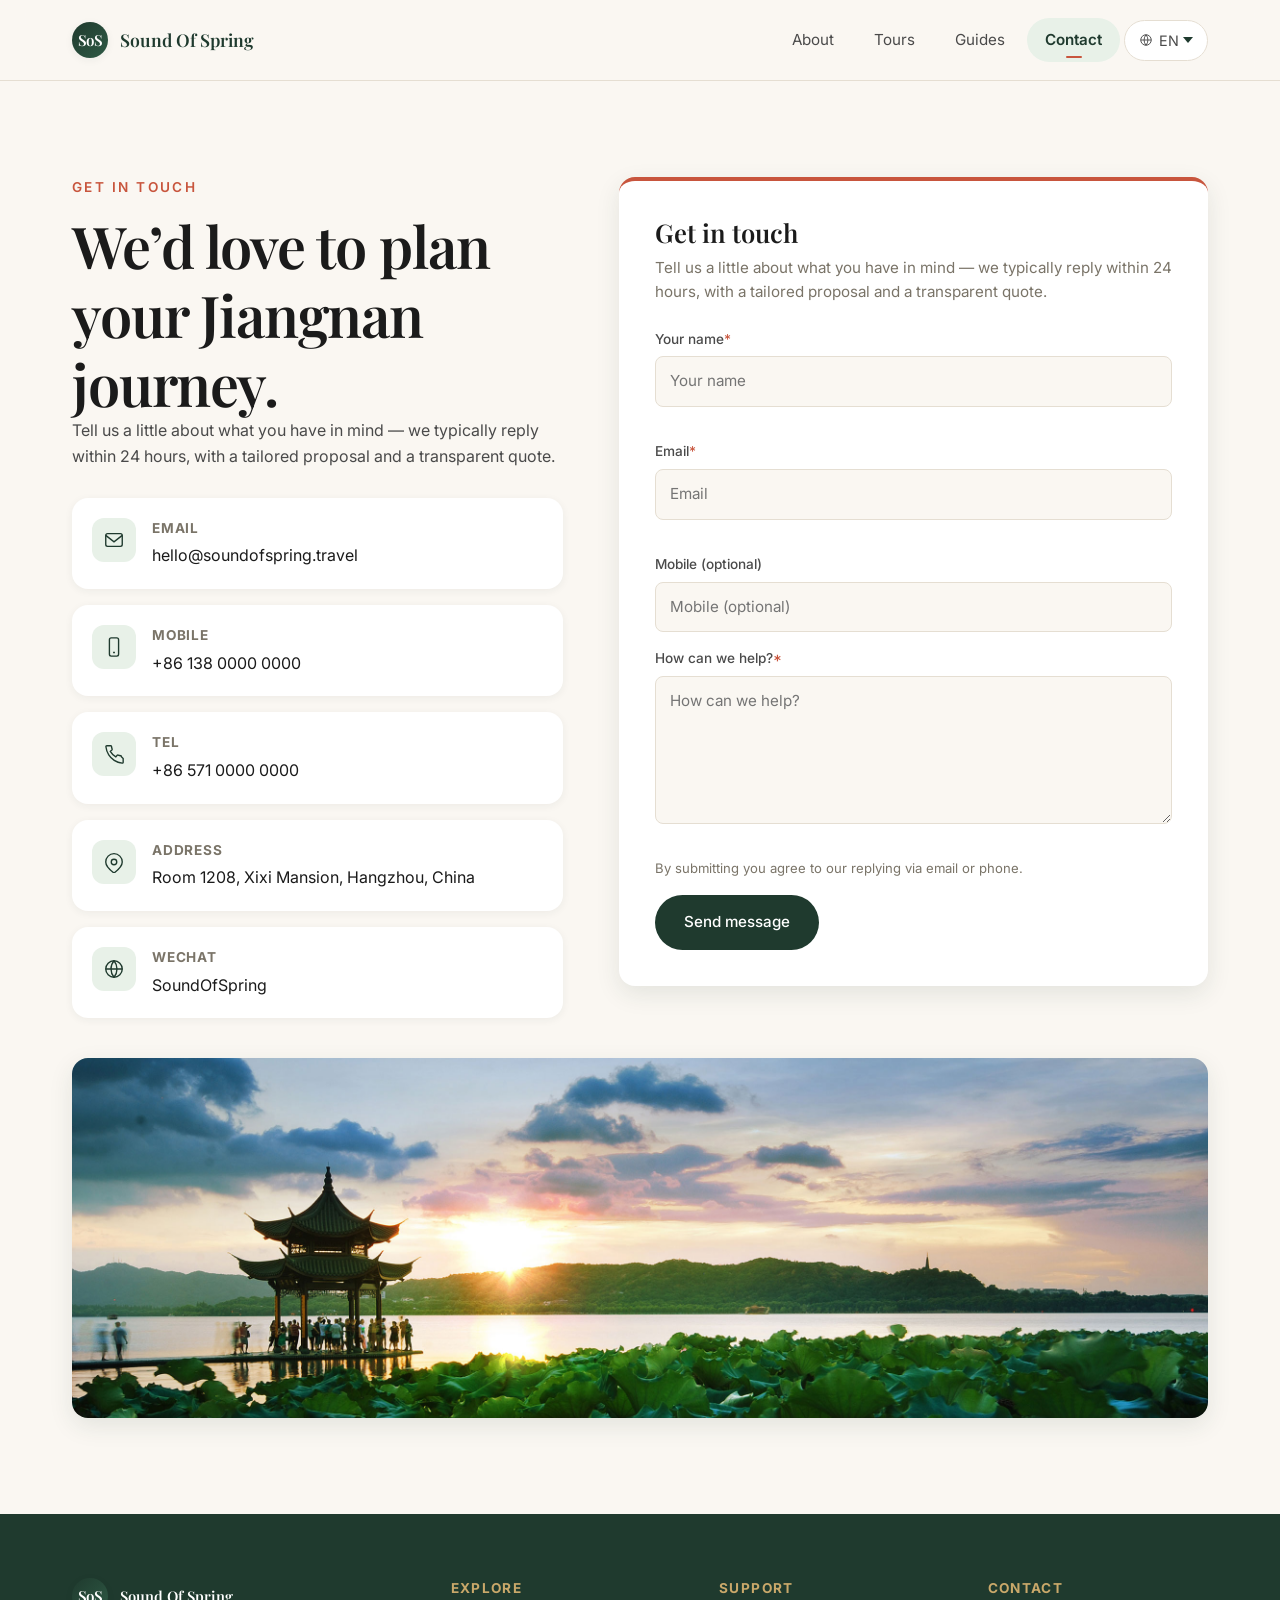
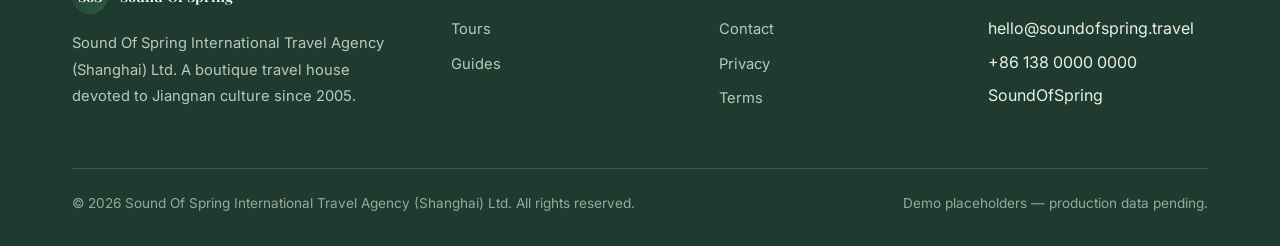
==== contact.html @ e434d9cb "Initial commit: Sound Of Spring travel website demo" ====
<!doctype html>
<html lang="en">
<head>
  <meta charset="utf-8">
  <meta name="viewport" content="width=device-width,initial-scale=1">
  <title>Contact · Sound Of Spring</title>
  <meta name="description" content="Get in touch with Sound Of Spring International Travel Agency.">
  <link rel="preconnect" href="https://fonts.googleapis.com">
  <link rel="preconnect" href="https://fonts.gstatic.com" crossorigin>
  <link rel="stylesheet" href="https://fonts.googleapis.com/css2?family=Inter:wght@400;500;600;700&family=Playfair+Display:ital,wght@0,400;0,600;0,700;1,400&display=swap">
  <link rel="stylesheet" href="assets/css/reset.css">
  <link rel="stylesheet" href="assets/css/style.css">
</head>
<body data-page="contact">

<header class="site-header">
  <nav class="nav" aria-label="Primary">
    <a href="index.html" class="brand" aria-label="Sound Of Spring">
      <span class="brand-mark">SoS</span>
      <span>Sound Of Spring</span>
    </a>
    <div class="nav-tabs">
      <a href="index.html" class="nav-tab" data-i18n="nav.home">Company</a>
      <a href="products.html" class="nav-tab" data-i18n="nav.products">Tours</a>
      <a href="guides.html" class="nav-tab" data-i18n="nav.guides">Guides</a>
      <a href="contact.html" class="nav-tab" aria-current="page" data-i18n="nav.contact">Contact</a>
      <label class="lang-switch">
        <svg width="14" height="14" viewBox="0 0 24 24" fill="none" stroke="currentColor" stroke-width="1.6"><circle cx="12" cy="12" r="9"/><path d="M3 12h18M12 3a14 14 0 010 18M12 3a14 14 0 000 18"/></svg>
        <select data-lang-select aria-label="Language">
          <option value="en">EN</option><option value="ru">RU</option><option value="zh">ZH</option>
        </select>
      </label>
    </div>
    <button class="nav-toggle" aria-label="Open menu" aria-expanded="false">
      <svg viewBox="0 0 24 24" fill="none" stroke="currentColor" stroke-width="2"><line x1="4" y1="7" x2="20" y2="7"/><line x1="4" y1="12" x2="20" y2="12"/><line x1="4" y1="17" x2="20" y2="17"/></svg>
    </button>
  </nav>
</header>

<section class="section" style="padding-top: 96px;">
  <div class="container">
    <div class="contact-grid">

      <div class="contact-info">
        <span class="eyebrow" style="display:block; color: var(--accent); font-size: .85rem; letter-spacing: .18em; text-transform: uppercase; margin-bottom: 12px; font-weight: 600;" data-i18n="contact.eyebrow">Get in touch</span>
        <h1 data-i18n="contact.title">We'd love to plan your Jiangnan journey.</h1>
        <p data-i18n="contact.lead">Tell us a little about what you have in mind — we typically reply within 24 hours.</p>

        <div class="contact-channels">
          <div class="contact-channel">
            <div class="contact-channel-icon">
              <svg viewBox="0 0 24 24"><rect x="3" y="5" width="18" height="14" rx="2"/><path d="M3 7l9 7 9-7"/></svg>
            </div>
            <div>
              <h4>Email</h4>
              <p data-i18n="contact.email">hello@soundofspring.travel</p>
            </div>
          </div>
          <div class="contact-channel">
            <div class="contact-channel-icon">
              <svg viewBox="0 0 24 24"><rect x="7" y="2" width="10" height="20" rx="2"/><path d="M11 18h2"/></svg>
            </div>
            <div>
              <h4>Mobile</h4>
              <p data-i18n="contact.mobile">+86 138 0000 0000</p>
            </div>
          </div>
          <div class="contact-channel">
            <div class="contact-channel-icon">
              <svg viewBox="0 0 24 24"><path d="M22 16.92V21a1 1 0 0 1-1.1 1 19.86 19.86 0 0 1-8.63-3.07 19.5 19.5 0 0 1-6-6A19.86 19.86 0 0 1 3.18 4.1 1 1 0 0 1 4.18 3h4.09a1 1 0 0 1 1 .75c.12.97.34 1.92.66 2.83a1 1 0 0 1-.23 1.05L8 9.09a16 16 0 0 0 6 6l1.46-1.66a1 1 0 0 1 1.05-.23c.91.32 1.86.54 2.83.66a1 1 0 0 1 .75 1z"/></svg>
            </div>
            <div>
              <h4>Tel</h4>
              <p data-i18n="contact.tel">+86 571 0000 0000</p>
            </div>
          </div>
          <div class="contact-channel">
            <div class="contact-channel-icon">
              <svg viewBox="0 0 24 24"><path d="M9 12a3 3 0 1 0 6 0 3 3 0 0 0-6 0z"/><path d="M5.6 5.6a9 9 0 0 1 12.8 0c1.7 1.7 2.6 4 2.6 6.4 0 4.4-3.6 8-9 12-5.4-4-9-7.6-9-12 0-2.4.9-4.7 2.6-6.4z"/></svg>
            </div>
            <div>
              <h4>Address</h4>
              <p data-i18n="contact.address">Room 1208, Xixi Mansion, Hangzhou, China</p>
            </div>
          </div>
          <div class="contact-channel">
            <div class="contact-channel-icon">
              <svg viewBox="0 0 24 24"><circle cx="12" cy="12" r="9"/><path d="M3 12h18M12 3a14 14 0 0 1 0 18M12 3a14 14 0 0 0 0 18"/></svg>
            </div>
            <div>
              <h4>WeChat</h4>
              <p data-i18n="contact.wechat">SoundOfSpring</p>
            </div>
          </div>
        </div>
      </div>

      <div>
        <div class="lead-form" data-contact-form>
          <h3 data-i18n="contact.eyebrow">Get in touch</h3>
          <p class="form-lead" data-i18n="contact.lead">Tell us a little about what you have in mind.</p>

          <form novalidate>
            <div class="field">
              <label><span data-i18n="cform.name">Your name</span><span class="req">*</span></label>
              <input type="text" name="name" required data-i18n-placeholder="cform.name" placeholder="Your name">
              <span class="error-msg"></span>
            </div>
            <div class="field">
              <label><span data-i18n="cform.email">Email</span><span class="req">*</span></label>
              <input type="email" name="email" required data-i18n-placeholder="cform.email" placeholder="Email">
              <span class="error-msg"></span>
            </div>
            <div class="field">
              <label><span data-i18n="cform.phone">Mobile (optional)</span></label>
              <input type="tel" name="phone" data-i18n-placeholder="cform.phone" placeholder="Mobile (optional)">
            </div>
            <div class="field">
              <label><span data-i18n="cform.msg">How can we help?</span><span class="req">*</span></label>
              <textarea name="msg" rows="5" required data-i18n-placeholder="cform.msg" placeholder="How can we help?"></textarea>
              <span class="error-msg"></span>
            </div>
            <p style="font-size: .82rem; color: var(--ink-muted); margin: 0 0 16px;" data-i18n="cform.consent">By submitting you agree to our replying via email or phone.</p>
            <div class="form-actions">
              <button type="submit" class="btn btn-primary" data-i18n="cform.submit">Send message</button>
            </div>
          </form>
        </div>
      </div>
    </div>

    <div class="contact-image">
      <img src="assets/images/contact-leifeng.jpg" alt="">
    </div>
  </div>
</section>

<footer class="site-footer">
  <div class="container">
    <div class="footer-grid">
      <div>
        <a href="index.html" class="brand" style="color: #fff;">
          <span class="brand-mark">SoS</span>
          <span data-i18n="hero.title">Sound Of Spring</span>
        </a>
        <p style="margin-top: 16px;" data-i18n="footer.about">Sound Of Spring International Travel Agency (Shanghai) Ltd.</p>
      </div>
      <div>
        <h4 data-i18n="footer.explore">Explore</h4>
        <ul>
          <li><a href="products.html" data-i18n="nav.products">Tours</a></li>
          <li><a href="guides.html" data-i18n="nav.guides">Guides</a></li>
        </ul>
      </div>
      <div>
        <h4 data-i18n="footer.support">Support</h4>
        <ul>
          <li><a href="contact.html" data-i18n="nav.contact">Contact</a></li>
          <li><a href="#" data-i18n="footer.privacy">Privacy</a></li>
          <li><a href="#" data-i18n="footer.terms">Terms</a></li>
        </ul>
      </div>
      <div>
        <h4 data-i18n="footer.contact">Contact</h4>
        <ul>
          <li><span data-i18n="contact.email">hello@soundofspring.travel</span></li>
          <li><span data-i18n="contact.mobile">+86 138 0000 0000</span></li>
          <li><span data-i18n="contact.wechat">WeChat: SoundOfSpring</span></li>
        </ul>
      </div>
    </div>
    <div class="footer-bottom">
      <span data-i18n="footer.copy">© 2026 Sound Of Spring International Travel Agency</span>
      <span data-i18n="footer.demo">Demo placeholders — production data pending.</span>
    </div>
  </div>
</footer>

<script src="assets/js/i18n.js"></script>
<script src="assets/js/main.js"></script>
<script src="assets/js/forms.js"></script>
</body>
</html>
---- assets/css/style.css ----
/* ============================================================
   Sound Of Spring · Design Tokens & Global Styles
   明亮色调：暖米白底 / 嫩绿主 / 朱砂红点缀 / 墨黑文字
   ============================================================ */

:root {
  /* Palette */
  --bg: #FAF7F2;            /* 暖米白主背景 */
  --bg-soft: #F2ECE2;       /* 卡片柔色背景 */
  --bg-tint: #E8F1E8;       /* 嫩绿淡彩 */
  --surface: #FFFFFF;
  --ink: #1B1B1B;
  --ink-soft: #4A4A4A;
  --ink-muted: #7A7468;
  --line: #E5DED2;
  --primary: #1F3A2E;       /* 江南春绿 */
  --primary-soft: #2F5A45;
  --accent: #C8553D;        /* 朱砂红 */
  --accent-soft: #E8B4A4;
  --gold: #C9A86A;
  --warn: #B8541A;

  /* Product accents (for listing & detail) */
  --c-custom: #1F3A2E;
  --c-traditional: #C9A86A;
  --c-family: #D88B9E;
  --c-culture: #C8553D;

  /* Typography */
  --font-sans: 'Inter', 'PingFang SC', 'Hiragino Sans GB', 'Microsoft YaHei', sans-serif;
  --font-serif: 'Playfair Display', 'Noto Serif SC', 'Songti SC', 'SimSun', serif;
  --font-cn: 'Noto Serif SC', 'Songti SC', 'STSong', serif;

  /* Spacing */
  --container: 1200px;
  --gap: 24px;
  --gap-sm: 16px;
  --gap-xs: 8px;
  --radius-card: 16px;
  --radius-btn: 999px;
  --radius-sm: 8px;

  /* Shadow */
  --shadow-sm: 0 2px 8px rgba(31, 58, 46, 0.06);
  --shadow-md: 0 8px 24px rgba(31, 58, 46, 0.10);
  --shadow-lg: 0 20px 48px rgba(31, 58, 46, 0.14);

  /* Motion */
  --ease: cubic-bezier(.22, .61, .36, 1);
}

html { scroll-behavior: smooth; }
body {
  font-family: var(--font-sans);
  color: var(--ink);
  background: var(--bg);
  line-height: 1.6;
  font-size: 16px;
}

/* Headings — 用衬线字体营造江南雅致 */
h1, h2, h3 { font-family: var(--font-serif); font-weight: 600; line-height: 1.2; color: var(--ink); }
:lang(zh) h1, :lang(zh) h2, :lang(zh) h3 { font-family: var(--font-cn); }
h1 { font-size: clamp(2.4rem, 4.5vw, 4rem); letter-spacing: -0.02em; }
h2 { font-size: clamp(1.8rem, 3vw, 2.6rem); letter-spacing: -0.01em; }
h3 { font-size: clamp(1.3rem, 2vw, 1.6rem); }
p  { color: var(--ink-soft); }

.container { width: 100%; max-width: var(--container); margin: 0 auto; padding: 0 32px; }
@media (max-width: 768px) { .container { padding: 0 20px; } }

/* ===== Header / Nav ===== */
.site-header {
  position: sticky; top: 0; z-index: 50;
  background: rgba(250, 247, 242, 0.92);
  backdrop-filter: blur(12px); -webkit-backdrop-filter: blur(12px);
  border-bottom: 1px solid var(--line);
}
.nav { display: flex; align-items: center; justify-content: space-between; padding: 18px 32px; max-width: var(--container); margin: 0 auto; }
.brand { display: flex; align-items: center; gap: 12px; font-family: var(--font-serif); font-size: 1.1rem; color: var(--primary); font-weight: 600; }
.brand-mark {
  width: 36px; height: 36px; border-radius: 50%;
  background: linear-gradient(135deg, var(--primary), var(--primary-soft));
  color: #fff; display: grid; place-items: center;
  font-family: var(--font-serif); font-size: 0.95rem; letter-spacing: -0.04em;
  box-shadow: var(--shadow-sm);
}
.nav-tabs { display: flex; gap: 4px; align-items: center; }
.nav-tab {
  position: relative; padding: 10px 18px; border-radius: var(--radius-btn);
  color: var(--ink-soft); font-size: 0.95rem;
  transition: all 0.2s var(--ease);
}
.nav-tab:hover { color: var(--primary); background: var(--bg-tint); }
.nav-tab[aria-current="page"] { color: var(--primary); background: var(--bg-tint); font-weight: 600; }
.nav-tab[aria-current="page"]::after {
  content: ''; position: absolute; left: 50%; bottom: 4px; transform: translateX(-50%);
  width: 16px; height: 2px; background: var(--accent); border-radius: 2px;
}
.nav-actions { display: flex; gap: 8px; align-items: center; }

/* Lang switch (in nav + floating) */
.lang-switch {
  position: relative; display: inline-flex; align-items: center; gap: 6px;
  padding: 8px 14px; border-radius: var(--radius-btn);
  background: var(--surface); border: 1px solid var(--line); color: var(--ink-soft);
  font-size: 0.9rem; cursor: pointer; transition: all 0.2s var(--ease);
}
.lang-switch:hover { border-color: var(--primary); color: var(--primary); }
.lang-switch select {
  appearance: none; -webkit-appearance: none;
  background: transparent; border: 0; padding-right: 14px;
  background-image: url("data:image/svg+xml;utf8,<svg xmlns='http://www.w3.org/2000/svg' width='10' height='6' viewBox='0 0 10 6'><path fill='%231F3A2E' d='M0 0l5 6 5-6z'/></svg>");
  background-repeat: no-repeat; background-position: right 0 center;
  cursor: pointer;
}

/* Mobile nav toggle */
.nav-toggle { display: none; }
@media (max-width: 900px) {
  .nav { padding: 14px 20px; }
  .nav-tabs { display: none; position: absolute; top: 100%; left: 0; right: 0; flex-direction: column; padding: 12px 20px; gap: 4px; background: var(--bg); border-bottom: 1px solid var(--line); }
  .nav-tabs.open { display: flex; }
  .nav-toggle { display: inline-flex; padding: 10px; border-radius: var(--radius-sm); }
  .nav-toggle svg { width: 22px; height: 22px; stroke: var(--ink); }
}

/* ===== Buttons ===== */
.btn {
  display: inline-flex; align-items: center; gap: 8px;
  padding: 14px 28px; border-radius: var(--radius-btn);
  font-size: 0.95rem; font-weight: 500;
  transition: all 0.2s var(--ease);
  border: 1px solid transparent;
}
.btn-primary { background: var(--primary); color: #fff; }
.btn-primary:hover { background: var(--primary-soft); transform: translateY(-1px); box-shadow: var(--shadow-md); }
.btn-accent { background: var(--accent); color: #fff; }
.btn-accent:hover { background: #B0462F; transform: translateY(-1px); box-shadow: var(--shadow-md); }
.btn-ghost { background: transparent; color: var(--primary); border-color: var(--primary); }
.btn-ghost:hover { background: var(--primary); color: #fff; }
.btn-sm { padding: 10px 18px; font-size: 0.88rem; }

/* ===== Hero ===== */
.hero {
  position: relative; min-height: 88vh; display: grid; place-items: center;
  overflow: hidden; isolation: isolate;
  background: var(--bg);
}
.hero-bg { position: absolute; inset: 0; z-index: -1; }
.hero-bg img { width: 100%; height: 100%; object-fit: cover; }
.hero-bg::after {
  content: ''; position: absolute; inset: 0;
  background: linear-gradient(180deg, rgba(20,20,20,.25) 0%, rgba(20,20,20,.45) 100%);
}
.hero-inner { position: relative; z-index: 1; text-align: center; color: #fff; padding: 120px 24px 80px; max-width: 900px; }
.hero-eyebrow { display: inline-block; padding: 6px 16px; border: 1px solid rgba(255,255,255,.5); border-radius: var(--radius-btn); font-size: 0.85rem; letter-spacing: 0.1em; text-transform: uppercase; backdrop-filter: blur(6px); margin-bottom: 24px; }
.hero h1 { color: #fff; margin-bottom: 24px; text-shadow: 0 2px 12px rgba(0,0,0,.2); }
.hero-lead { font-size: clamp(1.05rem, 1.6vw, 1.25rem); color: rgba(255,255,255,.92); max-width: 640px; margin: 0 auto 36px; line-height: 1.7; }
.hero-actions { display: flex; gap: 16px; justify-content: center; flex-wrap: wrap; }
.hero-actions .btn-ghost { color: #fff; border-color: rgba(255,255,255,.6); }
.hero-actions .btn-ghost:hover { background: #fff; color: var(--primary); border-color: #fff; }

/* ===== Section ===== */
.section { padding: 96px 0; }
.section-sm { padding: 64px 0; }
.section-head { text-align: center; max-width: 720px; margin: 0 auto 56px; }
.section-head .eyebrow { color: var(--accent); font-size: 0.85rem; letter-spacing: 0.18em; text-transform: uppercase; margin-bottom: 12px; font-weight: 600; }
.section-head h2 { margin-bottom: 16px; }
.section-head p { font-size: 1.05rem; color: var(--ink-muted); }
.section-divider { width: 56px; height: 3px; background: var(--accent); border-radius: 2px; margin: 16px auto 0; }

/* ===== About split ===== */
.about-grid { display: grid; grid-template-columns: 1.1fr 1fr; gap: 64px; align-items: center; }
.about-text h2 { margin-bottom: 20px; }
.about-text p { margin-bottom: 16px; font-size: 1.02rem; line-height: 1.85; }
.about-text .accent-text { color: var(--primary); font-weight: 500; }
.about-imgs { display: grid; grid-template-columns: 1fr 1fr; gap: 16px; }
.about-imgs img { width: 100%; aspect-ratio: 4/5; object-fit: cover; border-radius: var(--radius-card); box-shadow: var(--shadow-md); }
.about-imgs img:nth-child(2) { margin-top: 40px; }
@media (max-width: 900px) { .about-grid { grid-template-columns: 1fr; gap: 40px; } }

/* ===== Vision ===== */
.vision { background: var(--bg-soft); }
.vision-card { max-width: 880px; margin: 0 auto; text-align: center; padding: 64px 32px; background: var(--surface); border-radius: 24px; box-shadow: var(--shadow-md); position: relative; }
.vision-card::before { content: '"'; position: absolute; top: -20px; left: 40px; font-family: var(--font-serif); font-size: 8rem; color: var(--accent); line-height: 1; }
.vision-card h2 { font-style: italic; margin-bottom: 24px; }
.vision-card .vision-en { font-family: var(--font-serif); color: var(--ink-muted); font-size: 1.05rem; margin-top: 12px; }

/* ===== Service grid ===== */
.service-grid { display: grid; grid-template-columns: repeat(4, 1fr); gap: 24px; }
.service-card {
  background: var(--surface); border-radius: var(--radius-card);
  padding: 36px 28px; box-shadow: var(--shadow-sm);
  transition: all 0.3s var(--ease);
  border-top: 4px solid var(--accent);
}
.service-card:nth-child(2) { border-top-color: var(--primary); }
.service-card:nth-child(3) { border-top-color: var(--gold); }
.service-card:nth-child(4) { border-top-color: var(--c-family); }
.service-card:hover { transform: translateY(-6px); box-shadow: var(--shadow-lg); }
.service-icon {
  width: 56px; height: 56px; border-radius: 14px;
  background: var(--bg-tint); color: var(--primary);
  display: grid; place-items: center; margin-bottom: 20px;
}
.service-icon svg { width: 28px; height: 28px; stroke: currentColor; stroke-width: 1.5; fill: none; }
.service-card h3 { font-family: var(--font-sans); font-size: 1.15rem; margin-bottom: 12px; color: var(--ink); }
.service-card p { font-size: 0.95rem; line-height: 1.7; }
@media (max-width: 900px) { .service-grid { grid-template-columns: repeat(2, 1fr); } }
@media (max-width: 560px) { .service-grid { grid-template-columns: 1fr; } }

/* ===== Stats ===== */
.stats { background: var(--primary); color: #fff; padding: 72px 0; }
.stats-grid { display: grid; grid-template-columns: repeat(4, 1fr); gap: 32px; text-align: center; }
.stat-num { font-family: var(--font-serif); font-size: clamp(2.4rem, 5vw, 3.6rem); color: var(--gold); line-height: 1; margin-bottom: 12px; }
.stat-label { font-size: 0.92rem; opacity: .9; letter-spacing: 0.04em; }
@media (max-width: 700px) { .stats-grid { grid-template-columns: repeat(2, 1fr); gap: 28px; } }

/* ===== Clients ===== */
.clients { background: var(--bg); }
.client-wall { display: grid; grid-template-columns: repeat(auto-fit, minmax(140px, 1fr)); gap: 16px; align-items: center; }
.client-wall img { width: 100%; height: 80px; object-fit: contain; padding: 12px; background: var(--surface); border-radius: var(--radius-sm); border: 1px solid var(--line); filter: grayscale(20%); transition: all 0.2s var(--ease); }
.client-wall img:hover { filter: grayscale(0); transform: translateY(-2px); box-shadow: var(--shadow-sm); }

/* ===== Products listing ===== */
.product-filter { display: flex; gap: 8px; flex-wrap: wrap; justify-content: center; margin-bottom: 48px; }
.filter-chip { padding: 10px 22px; border-radius: var(--radius-btn); background: var(--surface); border: 1px solid var(--line); color: var(--ink-soft); font-size: 0.9rem; cursor: pointer; transition: all 0.2s var(--ease); }
.filter-chip:hover { border-color: var(--primary); color: var(--primary); }
.filter-chip[aria-pressed="true"] { background: var(--primary); color: #fff; border-color: var(--primary); }

.product-grid { display: grid; grid-template-columns: repeat(2, 1fr); gap: 32px; }
.product-card {
  background: var(--surface); border-radius: var(--radius-card);
  overflow: hidden; box-shadow: var(--shadow-sm);
  transition: all 0.3s var(--ease); position: relative;
  display: flex; flex-direction: column;
  text-decoration: none; color: inherit;
  border-top: 6px solid var(--c-custom);
}
.product-card[data-key="traditional"] { border-top-color: var(--c-traditional); }
.product-card[data-key="family"]     { border-top-color: var(--c-family); }
.product-card[data-key="culture"]    { border-top-color: var(--c-culture); }
.product-card:hover { transform: translateY(-6px); box-shadow: var(--shadow-lg); }
.product-card-img { aspect-ratio: 16/10; overflow: hidden; }
.product-card-img img { width: 100%; height: 100%; object-fit: cover; transition: transform 0.4s var(--ease); }
.product-card:hover .product-card-img img { transform: scale(1.05); }
.product-card-body { padding: 28px 28px 32px; flex: 1; display: flex; flex-direction: column; }
.product-card-tag { display: inline-block; padding: 4px 12px; background: var(--bg-tint); color: var(--primary); font-size: 0.78rem; border-radius: var(--radius-btn); margin-bottom: 12px; letter-spacing: 0.06em; }
.product-card[data-key="traditional"] .product-card-tag { background: #FAF1DD; color: #8B6A2C; }
.product-card[data-key="family"] .product-card-tag { background: #FAE4EA; color: #A24C66; }
.product-card[data-key="culture"] .product-card-tag { background: #F7E0DA; color: #98422F; }
.product-card h3 { font-family: var(--font-serif); font-size: 1.5rem; margin-bottom: 12px; }
.product-card .desc { color: var(--ink-muted); margin-bottom: 20px; flex: 1; }
.product-card .highlights { display: flex; flex-wrap: wrap; gap: 6px; margin-bottom: 24px; }
.product-card .highlights span { font-size: 0.78rem; padding: 4px 10px; background: var(--bg-soft); color: var(--ink-soft); border-radius: var(--radius-sm); }
.product-card .card-cta { display: inline-flex; align-items: center; gap: 8px; color: var(--primary); font-weight: 600; font-size: 0.95rem; }
.product-card:hover .card-cta { color: var(--accent); }
.product-card .card-cta svg { width: 16px; height: 16px; transition: transform 0.2s var(--ease); }
.product-card:hover .card-cta svg { transform: translateX(4px); }
@media (max-width: 900px) { .product-grid { grid-template-columns: 1fr; } }

/* ===== Product detail ===== */
.product-hero { position: relative; min-height: 480px; display: grid; place-items: end start; padding: 80px 0 64px; color: #fff; isolation: isolate; }
.product-hero-bg { position: absolute; inset: 0; z-index: -1; }
.product-hero-bg img { width: 100%; height: 100%; object-fit: cover; }
.product-hero-bg::after { content: ''; position: absolute; inset: 0; background: linear-gradient(180deg, rgba(0,0,0,.1) 0%, rgba(0,0,0,.6) 100%); }
.product-hero .container { position: relative; z-index: 1; }
.product-hero .tag { display: inline-block; padding: 6px 14px; background: rgba(255,255,255,.18); border: 1px solid rgba(255,255,255,.4); border-radius: var(--radius-btn); font-size: 0.82rem; backdrop-filter: blur(8px); margin-bottom: 16px; letter-spacing: 0.08em; }
.product-hero h1 { color: #fff; max-width: 800px; margin-bottom: 16px; }
.product-hero p { color: rgba(255,255,255,.92); font-size: 1.1rem; max-width: 700px; }
.product-hero-actions { display: flex; gap: 12px; margin-top: 28px; }

.product-section { padding: 80px 0; }
.product-section.alt { background: var(--bg-soft); }
.product-section .container > .layout-2 { display: grid; grid-template-columns: 1.2fr 1fr; gap: 56px; align-items: start; }
@media (max-width: 900px) { .product-section .container > .layout-2 { grid-template-columns: 1fr; gap: 32px; } }

.itinerary-list { display: grid; gap: 16px; margin-top: 24px; }
.itinerary-item { display: grid; grid-template-columns: 60px 1fr; gap: 20px; padding: 20px; background: var(--surface); border-radius: var(--radius-card); border-left: 4px solid var(--accent); }
.itinerary-item .day { font-family: var(--font-serif); font-size: 1.6rem; color: var(--accent); line-height: 1; }
.itinerary-item h4 { font-family: var(--font-sans); font-size: 1.1rem; margin-bottom: 8px; color: var(--ink); }
.itinerary-item p { font-size: 0.95rem; color: var(--ink-muted); }

.gallery-grid { display: grid; grid-template-columns: repeat(3, 1fr); gap: 16px; margin-top: 24px; }
.gallery-grid img { width: 100%; aspect-ratio: 1; object-fit: cover; border-radius: var(--radius-card); }
@media (max-width: 700px) { .gallery-grid { grid-template-columns: repeat(2, 1fr); } }

/* ===== Form ===== */
.lead-form { background: var(--surface); padding: 36px; border-radius: var(--radius-card); box-shadow: var(--shadow-md); border-top: 4px solid var(--accent); }
.lead-form h3 { font-family: var(--font-serif); margin-bottom: 8px; }
.lead-form .form-lead { color: var(--ink-muted); margin-bottom: 24px; font-size: 0.95rem; }
.field { display: flex; flex-direction: column; gap: 6px; margin-bottom: 16px; }
.field-row { display: grid; grid-template-columns: 1fr 1fr; gap: 12px; }
@media (max-width: 560px) { .field-row { grid-template-columns: 1fr; } }
.field label { font-size: 0.85rem; color: var(--ink-soft); font-weight: 500; }
.field label .req { color: var(--accent); }
.field input, .field select, .field textarea {
  padding: 12px 14px; border: 1px solid var(--line); border-radius: var(--radius-sm);
  background: var(--bg); transition: all 0.2s var(--ease); font-size: 0.95rem;
}
.field input:focus, .field select:focus, .field textarea:focus { border-color: var(--primary); background: #fff; box-shadow: 0 0 0 3px rgba(31,58,46,.12); }
.field textarea { resize: vertical; min-height: 80px; }
.field .error-msg { font-size: 0.8rem; color: var(--warn); min-height: 1em; }
.field.invalid input, .field.invalid select { border-color: var(--warn); }
.options { display: flex; flex-wrap: wrap; gap: 8px; }
.options label { display: inline-flex; align-items: center; gap: 6px; padding: 8px 14px; border: 1px solid var(--line); border-radius: var(--radius-btn); cursor: pointer; font-size: 0.88rem; background: var(--bg); transition: all 0.15s var(--ease); }
.options label:hover { border-color: var(--primary); }
.options input[type="checkbox"], .options input[type="radio"] { width: 16px; height: 16px; accent-color: var(--primary); }
.options input:checked + span, .options label:has(input:checked) { background: var(--bg-tint); border-color: var(--primary); color: var(--primary); font-weight: 500; }
.form-actions { display: flex; gap: 12px; align-items: center; margin-top: 8px; }
.toast {
  position: fixed; bottom: 24px; left: 50%; transform: translateX(-50%) translateY(100px);
  background: var(--primary); color: #fff; padding: 16px 24px; border-radius: var(--radius-btn);
  box-shadow: var(--shadow-lg); opacity: 0; transition: all 0.3s var(--ease); z-index: 100;
}
.toast.show { opacity: 1; transform: translateX(-50%) translateY(0); }

/* ===== Guides ===== */
.guide-grid { display: grid; grid-template-columns: repeat(3, 1fr); gap: 28px; }
.guide-card { background: var(--surface); border-radius: var(--radius-card); overflow: hidden; box-shadow: var(--shadow-sm); transition: all 0.3s var(--ease); }
.guide-card:hover { transform: translateY(-4px); box-shadow: var(--shadow-md); }
.guide-card-img { aspect-ratio: 16/10; overflow: hidden; }
.guide-card-img img { width: 100%; height: 100%; object-fit: cover; }
.guide-card-body { padding: 24px; }
.guide-card h3 { font-family: var(--font-serif); font-size: 1.2rem; margin-bottom: 10px; }
.guide-card .meta { display: flex; gap: 12px; font-size: 0.82rem; color: var(--ink-muted); margin-bottom: 12px; }
.guide-card p { font-size: 0.92rem; color: var(--ink-soft); line-height: 1.7; }
@media (max-width: 900px) { .guide-grid { grid-template-columns: repeat(2, 1fr); } }
@media (max-width: 560px) { .guide-grid { grid-template-columns: 1fr; } }

/* ===== Contact ===== */
.contact-grid { display: grid; grid-template-columns: 1fr 1.2fr; gap: 56px; align-items: start; }
@media (max-width: 900px) { .contact-grid { grid-template-columns: 1fr; gap: 40px; } }
.contact-info h2 { margin-bottom: 24px; }
.contact-info p { margin-bottom: 28px; }
.contact-channels { display: grid; gap: 16px; margin-top: 24px; }
.contact-channel { display: flex; gap: 16px; padding: 20px; background: var(--surface); border-radius: var(--radius-card); box-shadow: var(--shadow-sm); }
.contact-channel-icon { width: 44px; height: 44px; border-radius: 12px; background: var(--bg-tint); color: var(--primary); display: grid; place-items: center; flex-shrink: 0; }
.contact-channel-icon svg { width: 22px; height: 22px; stroke: currentColor; stroke-width: 1.5; fill: none; }
.contact-channel h4 { font-family: var(--font-sans); font-size: 0.85rem; color: var(--ink-muted); margin-bottom: 4px; letter-spacing: 0.06em; text-transform: uppercase; }
.contact-channel p { color: var(--ink); font-size: 1rem; margin: 0; word-break: break-word; }

.contact-image { border-radius: var(--radius-card); overflow: hidden; box-shadow: var(--shadow-md); margin-top: 40px; }
.contact-image img { width: 100%; height: 360px; object-fit: cover; }

/* ===== Footer ===== */
.site-footer { background: var(--primary); color: #E8F1E8; padding: 64px 0 32px; }
.footer-grid { display: grid; grid-template-columns: 1.5fr 1fr 1fr 1fr; gap: 48px; }
@media (max-width: 800px) { .footer-grid { grid-template-columns: 1fr 1fr; gap: 32px; } }
@media (max-width: 480px) { .footer-grid { grid-template-columns: 1fr; } }
.site-footer h4 { font-family: var(--font-sans); font-size: 0.85rem; letter-spacing: 0.1em; text-transform: uppercase; color: var(--gold); margin-bottom: 16px; }
.site-footer p, .site-footer a { color: rgba(232,241,232,.78); font-size: 0.92rem; line-height: 1.8; }
.site-footer a:hover { color: #fff; }
.site-footer ul li { margin-bottom: 8px; }
.footer-bottom { border-top: 1px solid rgba(232,241,232,.18); margin-top: 48px; padding-top: 24px; display: flex; justify-content: space-between; flex-wrap: wrap; gap: 12px; font-size: 0.85rem; color: rgba(232,241,232,.6); }

/* ===== Utilities ===== */
.text-center { text-align: center; }
.mt-2 { margin-top: 16px; } .mt-4 { margin-top: 32px; }
.mb-2 { margin-bottom: 16px; } .mb-4 { margin-bottom: 32px; }
.fade-in { animation: fadeUp 0.6s var(--ease); }
@keyframes fadeUp { from { opacity: 0; transform: translateY(12px); } to { opacity: 1; transform: translateY(0); } }
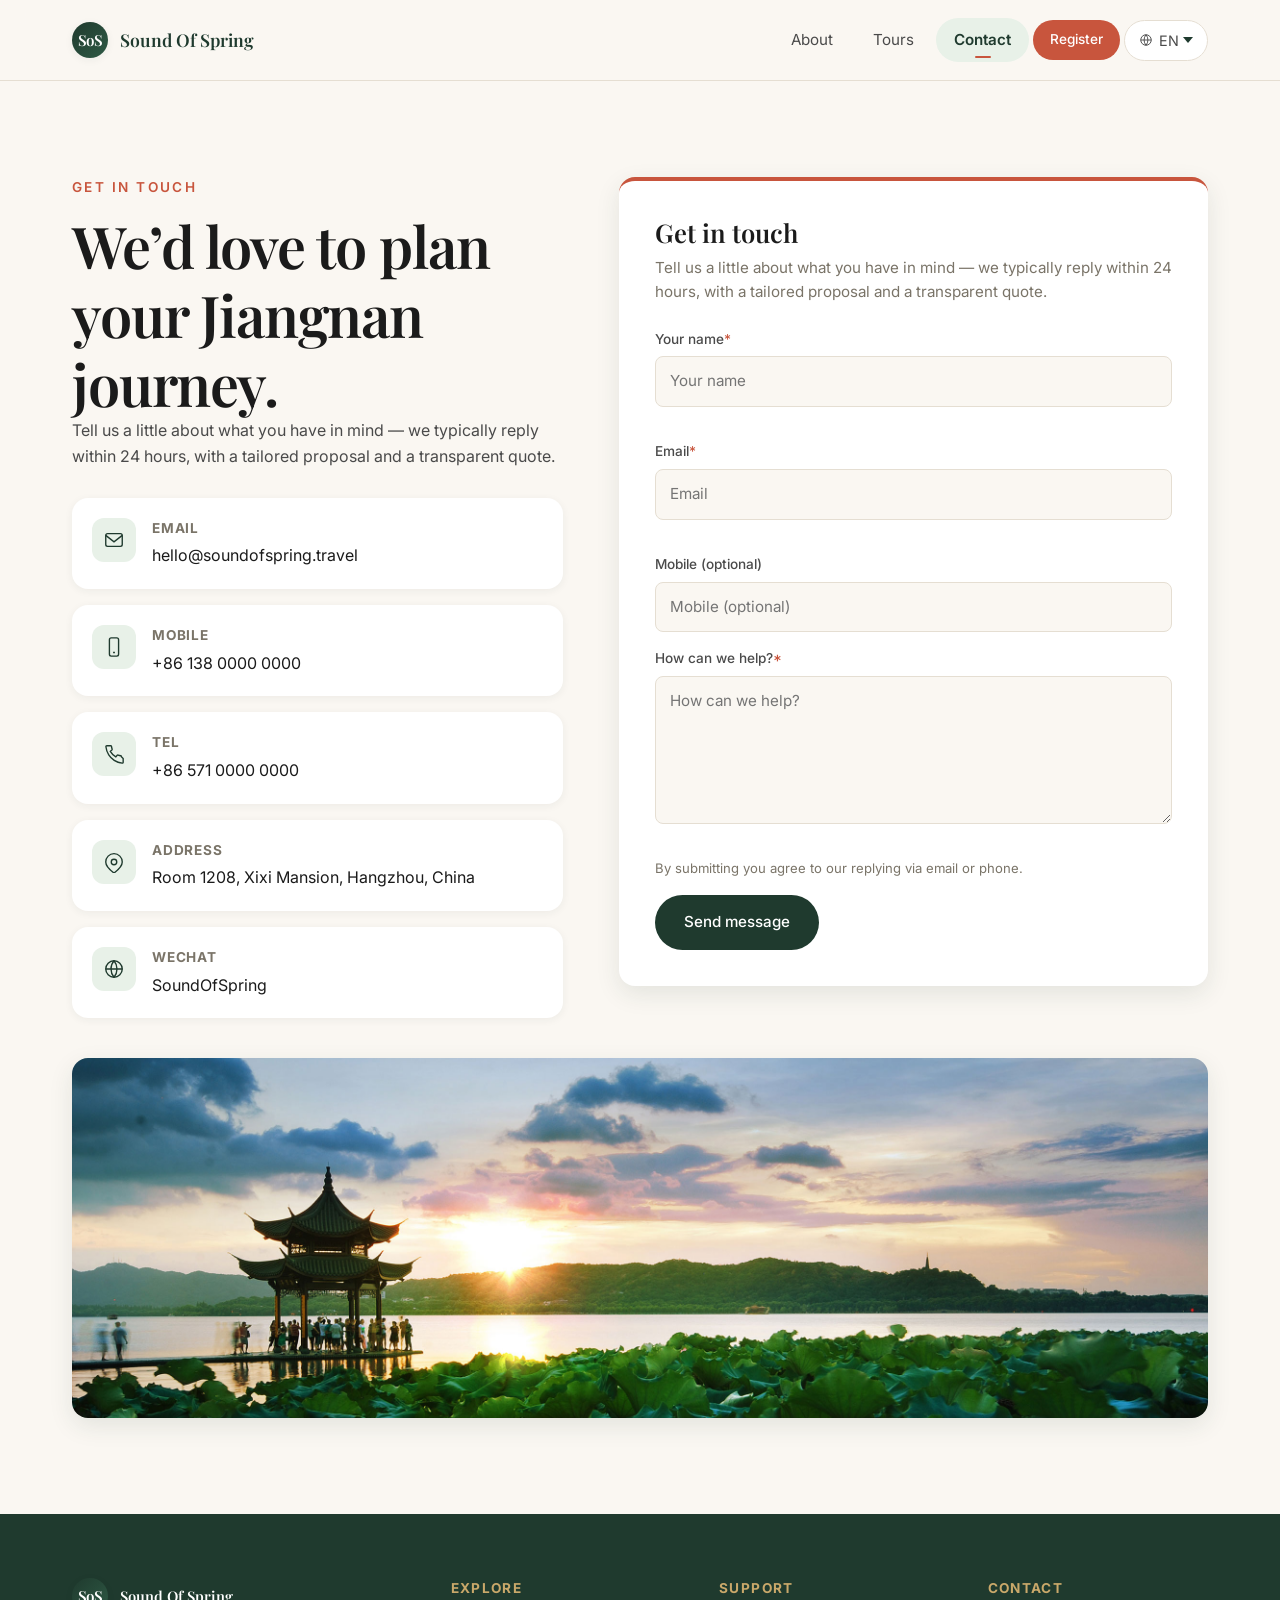
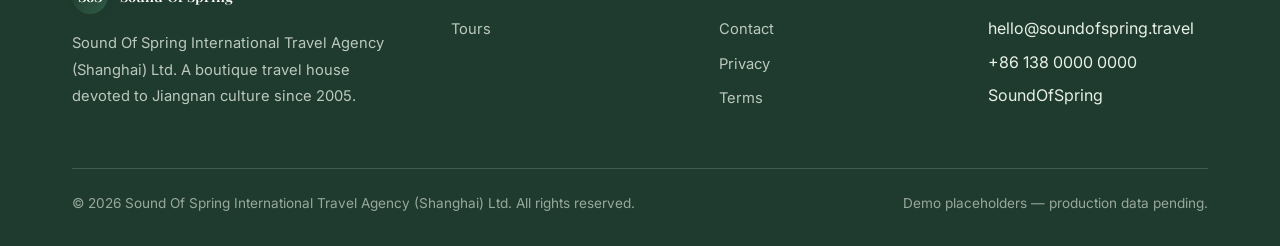
==== commit b8abfd32: "1" ====
--- a/contact.html
+++ b/contact.html
@@ -8,22 +8,22 @@
   <link rel="preconnect" href="https://fonts.googleapis.com">
   <link rel="preconnect" href="https://fonts.gstatic.com" crossorigin>
   <link rel="stylesheet" href="https://fonts.googleapis.com/css2?family=Inter:wght@400;500;600;700&family=Playfair+Display:ital,wght@0,400;0,600;0,700;1,400&display=swap">
-  <link rel="stylesheet" href="assets/css/reset.css">
-  <link rel="stylesheet" href="assets/css/style.css">
+  <link rel="stylesheet" href="/assets/css/reset.css">
+  <link rel="stylesheet" href="/assets/css/style.css?v=20260924c">
 </head>
 <body data-page="contact">
 
 <header class="site-header">
   <nav class="nav" aria-label="Primary">
-    <a href="index.html" class="brand" aria-label="Sound Of Spring">
+    <a href="/index.html" class="brand" aria-label="Sound Of Spring">
       <span class="brand-mark">SoS</span>
       <span>Sound Of Spring</span>
     </a>
     <div class="nav-tabs">
-      <a href="index.html" class="nav-tab" data-i18n="nav.home">Company</a>
-      <a href="products.html" class="nav-tab" data-i18n="nav.products">Tours</a>
-      <a href="guides.html" class="nav-tab" data-i18n="nav.guides">Guides</a>
-      <a href="contact.html" class="nav-tab" aria-current="page" data-i18n="nav.contact">Contact</a>
+      <a href="/index.html" class="nav-tab" data-i18n="nav.home">Company</a>
+      <a href="/products.html" class="nav-tab" data-i18n="nav.products">Tours</a>
+      <a href="/contact.html" class="nav-tab" aria-current="page" data-i18n="nav.contact">Contact</a>
+      <button class="btn btn-accent nav-register" data-register data-i18n="nav.register">报名</button>
       <label class="lang-switch">
         <svg width="14" height="14" viewBox="0 0 24 24" fill="none" stroke="currentColor" stroke-width="1.6"><circle cx="12" cy="12" r="9"/><path d="M3 12h18M12 3a14 14 0 010 18M12 3a14 14 0 000 18"/></svg>
         <select data-lang-select aria-label="Language">
@@ -130,7 +130,7 @@
     </div>
 
     <div class="contact-image">
-      <img src="assets/images/contact-leifeng.jpg" alt="">
+      <img src="/assets/images/contact-leifeng.jpg" alt="">
     </div>
   </div>
 </section>
@@ -139,7 +139,7 @@
   <div class="container">
     <div class="footer-grid">
       <div>
-        <a href="index.html" class="brand" style="color: #fff;">
+        <a href="/index.html" class="brand" style="color: #fff;">
           <span class="brand-mark">SoS</span>
           <span data-i18n="hero.title">Sound Of Spring</span>
         </a>
@@ -148,14 +148,13 @@
       <div>
         <h4 data-i18n="footer.explore">Explore</h4>
         <ul>
-          <li><a href="products.html" data-i18n="nav.products">Tours</a></li>
-          <li><a href="guides.html" data-i18n="nav.guides">Guides</a></li>
+          <li><a href="/products.html" data-i18n="nav.products">Tours</a></li>
         </ul>
       </div>
       <div>
         <h4 data-i18n="footer.support">Support</h4>
         <ul>
-          <li><a href="contact.html" data-i18n="nav.contact">Contact</a></li>
+          <li><a href="/contact.html" data-i18n="nav.contact">Contact</a></li>
           <li><a href="#" data-i18n="footer.privacy">Privacy</a></li>
           <li><a href="#" data-i18n="footer.terms">Terms</a></li>
         </ul>
@@ -176,8 +175,10 @@
   </div>
 </footer>
 
-<script src="assets/js/i18n.js"></script>
-<script src="assets/js/main.js"></script>
-<script src="assets/js/forms.js"></script>
+<script src="/assets/js/config.js?v=20260924c"></script>
+<script src="/assets/js/i18n.js?v=20260924c"></script>
+<script src="/assets/js/main.js?v=20260924c"></script>
+<script src="/assets/js/registration.js?v=20260924c"></script>
+<script src="/assets/js/forms.js?v=20260924c"></script>
 </body>
 </html>
--- a/assets/css/style.css
+++ b/assets/css/style.css
@@ -151,15 +151,41 @@
 .hero-bg img { width: 100%; height: 100%; object-fit: cover; }
 .hero-bg::after {
   content: ''; position: absolute; inset: 0;
-  background: linear-gradient(180deg, rgba(20,20,20,.25) 0%, rgba(20,20,20,.45) 100%);
-}
-.hero-inner { position: relative; z-index: 1; text-align: center; color: #fff; padding: 120px 24px 80px; max-width: 900px; }
-.hero-eyebrow { display: inline-block; padding: 6px 16px; border: 1px solid rgba(255,255,255,.5); border-radius: var(--radius-btn); font-size: 0.85rem; letter-spacing: 0.1em; text-transform: uppercase; backdrop-filter: blur(6px); margin-bottom: 24px; }
-.hero h1 { color: #fff; margin-bottom: 24px; text-shadow: 0 2px 12px rgba(0,0,0,.2); }
-.hero-lead { font-size: clamp(1.05rem, 1.6vw, 1.25rem); color: rgba(255,255,255,.92); max-width: 640px; margin: 0 auto 36px; line-height: 1.7; }
+  background: linear-gradient(180deg, rgba(216,236,196,.94) 0%, rgba(198,224,170,.90) 100%);
+}
+.hero-inner { position: relative; z-index: 1; text-align: center; color: var(--primary); padding: 120px 24px 80px; max-width: 900px; }
+.hero-eyebrow { display: inline-block; padding: 6px 16px; border: 1px solid rgba(31,58,46,.45); border-radius: var(--radius-btn); font-size: 0.85rem; letter-spacing: 0.1em; text-transform: uppercase; backdrop-filter: blur(6px); margin-bottom: 24px; color: var(--primary); }
+.hero h1 { color: var(--primary); margin-bottom: 24px; text-shadow: 0 1px 2px rgba(255,255,255,.4); }
+.hero-lead { font-size: clamp(1.05rem, 1.6vw, 1.25rem); color: rgba(31,58,46,.85); max-width: 640px; margin: 0 auto 36px; line-height: 1.7; }
 .hero-actions { display: flex; gap: 16px; justify-content: center; flex-wrap: wrap; }
-.hero-actions .btn-ghost { color: #fff; border-color: rgba(255,255,255,.6); }
-.hero-actions .btn-ghost:hover { background: #fff; color: var(--primary); border-color: #fff; }
+.hero-actions .btn-ghost { color: var(--primary); border-color: rgba(31,58,46,.55); }
+.hero-actions .btn-ghost:hover { background: var(--primary); color: #fff; border-color: var(--primary); }
+
+/* Hero 诉求收集表单 */
+.hero-inquiry {
+  margin-top: 40px;
+  max-width: 560px;
+  margin-left: auto;
+  margin-right: auto;
+  background: rgba(255,255,255,.6);
+  backdrop-filter: blur(10px);
+  -webkit-backdrop-filter: blur(10px);
+  border: 1px solid rgba(255,255,255,.7);
+  border-radius: 16px;
+  padding: 24px;
+  text-align: left;
+}
+.hero-inquiry h3 { color: var(--primary); font-family: var(--font-sans); font-size: 1.05rem; margin-bottom: 4px; }
+.inquiry-sub { color: rgba(31,58,46,.8); font-size: .85rem; margin-bottom: 16px; }
+.inquiry-row { display: grid; grid-template-columns: 1fr 1fr; gap: 10px; margin-bottom: 10px; }
+.hero-inquiry input, .hero-inquiry textarea {
+  width: 100%; padding: 11px 14px; border-radius: 8px;
+  border: 1px solid rgba(31,58,46,.2); background: rgba(255,255,255,.95);
+  font-size: .92rem; color: var(--ink);
+}
+.hero-inquiry textarea { resize: vertical; min-height: 56px; margin-bottom: 12px; }
+.hero-inquiry .btn { width: 100%; justify-content: center; }
+@media (max-width: 560px) { .inquiry-row { grid-template-columns: 1fr; } }
 
 /* ===== Section ===== */
 .section { padding: 96px 0; }
@@ -317,6 +343,15 @@
 .toast.show { opacity: 1; transform: translateX(-50%) translateY(0); }
 
 /* ===== Guides ===== */
+.guide-cat {
+  font-family: var(--font-serif);
+  font-size: 1.35rem;
+  margin: 48px 0 20px;
+  padding-bottom: 8px;
+  border-bottom: 2px solid var(--bg-tint);
+  color: var(--primary);
+}
+.guide-cat:first-of-type { margin-top: 8px; }
 .guide-grid { display: grid; grid-template-columns: repeat(3, 1fr); gap: 28px; }
 .guide-card { background: var(--surface); border-radius: var(--radius-card); overflow: hidden; box-shadow: var(--shadow-sm); transition: all 0.3s var(--ease); }
 .guide-card:hover { transform: translateY(-4px); box-shadow: var(--shadow-md); }
@@ -360,4 +395,64 @@
 .mt-2 { margin-top: 16px; } .mt-4 { margin-top: 32px; }
 .mb-2 { margin-bottom: 16px; } .mb-4 { margin-bottom: 32px; }
 .fade-in { animation: fadeUp 0.6s var(--ease); }
-@keyframes fadeUp { from { opacity: 0; transform: translateY(12px); } to { opacity: 1; transform: translateY(0); } }+@keyframes fadeUp { from { opacity: 0; transform: translateY(12px); } to { opacity: 1; transform: translateY(0); } }
+/* ===== Tours: product-card colors for new product keys ===== */
+.product-card[data-key="biz"]  { border-top-color: #2563EB; }
+.product-card[data-key="scn"]  { border-top-color: #0E9F8A; }
+.product-card[data-key="food"] { border-top-color: #D97706; }
+.product-card[data-key="biz"] .product-card-tag  { background: #E8F0FE; color: #1D4ED8; }
+.product-card[data-key="scn"] .product-card-tag  { background: #E0F5F1; color: #0B7C6D; }
+.product-card[data-key="food"] .product-card-tag { background: #FBEEDA; color: #92400E; }
+
+/* ===== Experience item cards (product detail pages) ===== */
+.exp-grid { display: grid; grid-template-columns: repeat(2, 1fr); gap: 24px; margin-top: 8px; }
+.exp-card { background: var(--surface); border-radius: var(--radius-card); overflow: hidden; box-shadow: var(--shadow-sm); display: flex; flex-direction: column; transition: transform 0.3s var(--ease), box-shadow 0.3s var(--ease); }
+.exp-card:hover { transform: translateY(-4px); box-shadow: var(--shadow-lg); }
+.exp-card-img { aspect-ratio: 16/9; overflow: hidden; }
+.exp-card-img img { width: 100%; height: 100%; object-fit: cover; transition: transform 0.4s var(--ease); }
+.exp-card:hover .exp-card-img img { transform: scale(1.05); }
+.exp-card-body { padding: 20px 22px 24px; }
+.exp-num { display: inline-block; font-family: var(--font-serif); font-size: 1.05rem; color: var(--accent); margin-bottom: 6px; letter-spacing: 0.08em; }
+.exp-card h4 { font-family: var(--font-sans); font-size: 1.12rem; margin-bottom: 8px; color: var(--ink); }
+.exp-card p { font-size: 0.95rem; color: var(--ink-muted); }
+@media (max-width: 900px) { .exp-grid { grid-template-columns: 1fr; } }
+
+/* ===== 报名登记弹窗 ===== */
+.reg-modal { position: fixed; inset: 0; z-index: 1000; display: none; align-items: center; justify-content: center; padding: 24px; }
+.reg-modal.open { display: flex; }
+.reg-overlay { position: absolute; inset: 0; background: rgba(18, 30, 25, .6); }
+.reg-dialog { position: relative; width: 100%; max-width: 720px; max-height: 88vh; background: #fff; border-radius: 18px; box-shadow: 0 30px 80px rgba(0,0,0,.28); display: flex; flex-direction: column; overflow: hidden; animation: regIn .25s var(--ease); }
+@keyframes regIn { from { opacity: 0; transform: translateY(16px); } to { opacity: 1; transform: translateY(0); } }
+.reg-close { position: absolute; top: 14px; right: 16px; z-index: 2; width: 36px; height: 36px; border-radius: 50%; border: none; background: rgba(31,58,46,.08); color: var(--primary); font-size: 1.4rem; line-height: 1; cursor: pointer; transition: background .2s var(--ease); }
+.reg-close:hover { background: rgba(31,58,46,.16); }
+.reg-head { padding: 24px 28px 16px; border-bottom: 1px solid var(--border, #eee); }
+.reg-head h2 { font-family: var(--font-sans); font-size: 1.25rem; color: var(--primary); margin-bottom: 6px; }
+.reg-tip { font-size: .82rem; color: var(--accent); line-height: 1.5; }
+.reg-form { display: flex; flex-direction: column; flex: 1; min-height: 0; }
+.reg-scroll { overflow-y: auto; padding: 8px 28px 8px; flex: 1; min-height: 0; }
+.reg-section { padding: 18px 0; border-bottom: 1px solid #f0f0f0; }
+.reg-section:last-child { border-bottom: none; }
+.reg-section h3 { font-family: var(--font-sans); font-size: .95rem; color: var(--primary); margin-bottom: 14px; letter-spacing: .02em; }
+.reg-grid { display: grid; grid-template-columns: 1fr 1fr; gap: 12px 16px; }
+.reg-field { display: flex; flex-direction: column; }
+.reg-field.reg-wide { grid-column: 1 / -1; }
+.reg-field label { font-size: .82rem; color: var(--ink-soft); margin-bottom: 5px; }
+.reg-field .req { color: var(--accent); margin-left: 2px; }
+.reg-field input { width: 100%; padding: 10px 12px; border: 1px solid #e2e6e2; border-radius: 8px; font-size: .9rem; color: var(--ink); background: #fff; }
+.reg-field input:focus { border-color: var(--primary); outline: none; box-shadow: 0 0 0 3px rgba(31,58,46,.08); }
+.reg-field input.invalid { border-color: var(--accent); }
+.reg-options { display: flex; flex-wrap: wrap; gap: 8px; }
+.reg-options label { display: inline-flex; align-items: center; gap: 6px; padding: 6px 12px; border: 1px solid #e2e6e2; border-radius: 20px; font-size: .85rem; color: var(--ink); cursor: pointer; white-space: nowrap; transition: all .15s var(--ease); }
+.reg-options label:hover { border-color: var(--primary); }
+.reg-options input { accent-color: var(--primary); }
+.reg-compliance { display: flex; flex-direction: column; gap: 10px; }
+.reg-compliance label { display: flex; gap: 10px; align-items: flex-start; font-size: .85rem; line-height: 1.6; color: var(--ink-soft); padding: 12px 14px; background: #fafbfa; border: 1px solid #eee; border-radius: 10px; cursor: pointer; }
+.reg-compliance input { margin-top: 3px; accent-color: var(--primary); flex-shrink: 0; }
+.reg-compliance label.invalid { border-color: var(--accent); background: #fff6f4; }
+.reg-actions { padding: 16px 28px 24px; border-top: 1px solid #f0f0f0; }
+.reg-actions .btn { width: 100%; justify-content: center; }
+@media (max-width: 600px) { .reg-grid { grid-template-columns: 1fr; } .reg-head { padding: 20px 20px 14px; } .reg-scroll { padding: 4px 20px; } .reg-actions { padding: 14px 20px 20px; } }
+
+/* 导航里的报名按钮 */
+.nav-register { padding: 8px 16px; font-size: .85rem; }
+@media (max-width: 720px) { .nav-register { display: none; } }
